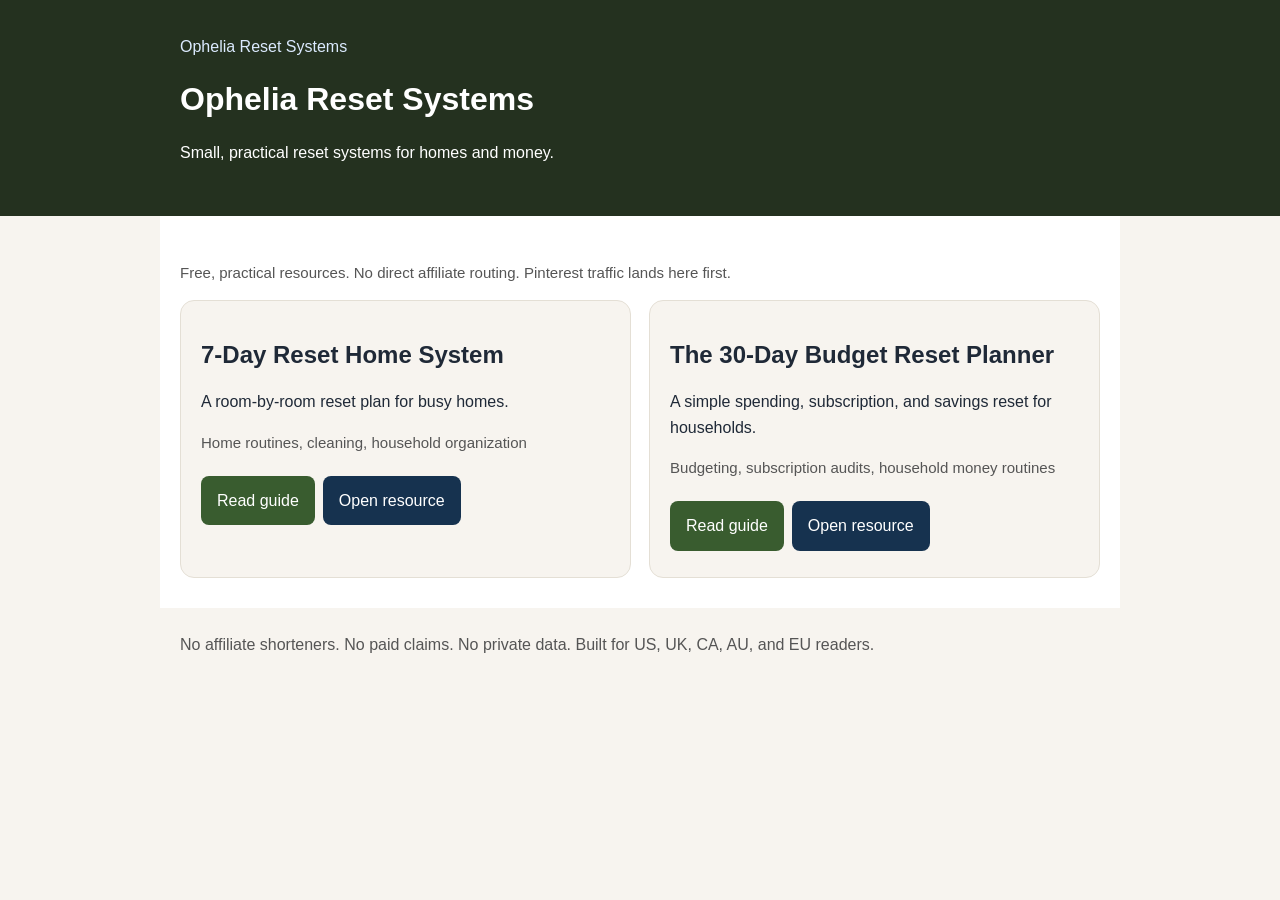
==== index.html @ 3e212bf8 "Publish catalog update: index.html" ====
<!doctype html><html lang="en"><head><meta charset="utf-8"><meta name="viewport" content="width=device-width, initial-scale=1"><title>Ophelia Reset Systems</title><meta name="description" content="Small, practical reset systems for homes and money."><link rel="stylesheet" href="style.css"></head><body><header><div><a class="home" href="./">Ophelia Reset Systems</a><h1>Ophelia Reset Systems</h1><p>Small, practical reset systems for homes and money.</p></div></header><main><p class='small'>Free, practical resources. No direct affiliate routing. Pinterest traffic lands here first.</p><section class='grid'><article class='card'><h2>7-Day Reset Home System</h2><p>A room-by-room reset plan for busy homes.</p><p class='small'>Home routines, cleaning, household organization</p><a class='button' href='7-day-reset-home-system-guide.html'>Read guide</a><a class='button alt' href='7-day-reset-home-system.html'>Open resource</a></article>
<article class='card'><h2>The 30-Day Budget Reset Planner</h2><p>A simple spending, subscription, and savings reset for households.</p><p class='small'>Budgeting, subscription audits, household money routines</p><a class='button' href='budget-reset-planner-guide.html'>Read guide</a><a class='button alt' href='budget-reset-planner.html'>Open resource</a></article></section></main><footer>No affiliate shorteners. No paid claims. No private data. Built for US, UK, CA, AU, and EU readers.</footer></body></html>
---- style.css ----
body{font-family:Arial,Helvetica,sans-serif;line-height:1.6;color:#1f2937;margin:0;background:#f7f4ef}header{background:#24311f;color:#fff;padding:34px 20px}header div,main,footer{max-width:920px;margin:0 auto}main{padding:30px 20px;background:#fff}.home{color:#dbeafe;text-decoration:none}.button{display:inline-block;background:#395c2f;color:#fff;padding:12px 16px;text-decoration:none;border-radius:8px;margin:6px 8px 6px 0}.button.alt{background:#16324f}.grid{display:grid;grid-template-columns:repeat(auto-fit,minmax(250px,1fr));gap:18px}.card{background:#f7f4ef;padding:20px;border-radius:14px;border:1px solid #e4dfd5}h1,h2,h3{line-height:1.18}.small{color:#555;font-size:.94rem}.pin{background:#f8fafc;border-left:4px solid #395c2f;padding:10px 12px}footer{padding:24px 20px;color:#555}code{background:#eee;padding:2px 5px;border-radius:4px}
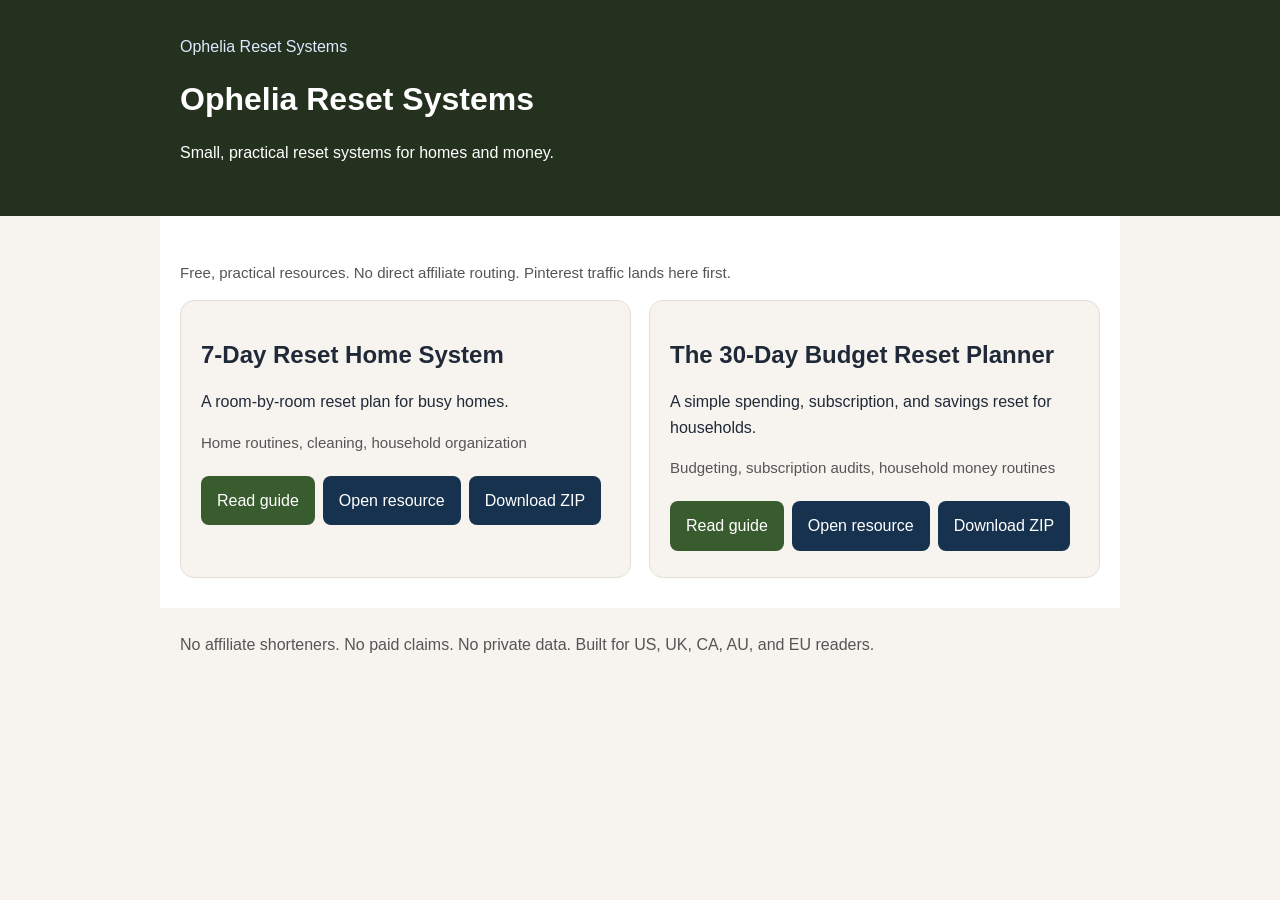
==== commit b408f9e1: "Publish catalog update: index.html" ====
--- a/index.html
+++ b/index.html
@@ -1,2 +1,2 @@
-<!doctype html><html lang="en"><head><meta charset="utf-8"><meta name="viewport" content="width=device-width, initial-scale=1"><title>Ophelia Reset Systems</title><meta name="description" content="Small, practical reset systems for homes and money."><link rel="stylesheet" href="style.css"></head><body><header><div><a class="home" href="./">Ophelia Reset Systems</a><h1>Ophelia Reset Systems</h1><p>Small, practical reset systems for homes and money.</p></div></header><main><p class='small'>Free, practical resources. No direct affiliate routing. Pinterest traffic lands here first.</p><section class='grid'><article class='card'><h2>7-Day Reset Home System</h2><p>A room-by-room reset plan for busy homes.</p><p class='small'>Home routines, cleaning, household organization</p><a class='button' href='7-day-reset-home-system-guide.html'>Read guide</a><a class='button alt' href='7-day-reset-home-system.html'>Open resource</a></article>
-<article class='card'><h2>The 30-Day Budget Reset Planner</h2><p>A simple spending, subscription, and savings reset for households.</p><p class='small'>Budgeting, subscription audits, household money routines</p><a class='button' href='budget-reset-planner-guide.html'>Read guide</a><a class='button alt' href='budget-reset-planner.html'>Open resource</a></article></section></main><footer>No affiliate shorteners. No paid claims. No private data. Built for US, UK, CA, AU, and EU readers.</footer></body></html>+<!doctype html><html lang="en"><head><meta charset="utf-8"><meta name="viewport" content="width=device-width, initial-scale=1"><title>Ophelia Reset Systems</title><meta name="description" content="Small, practical reset systems for homes and money."><link rel="stylesheet" href="style.css"></head><body><header><div><a class="home" href="./">Ophelia Reset Systems</a><h1>Ophelia Reset Systems</h1><p>Small, practical reset systems for homes and money.</p></div></header><main><p class='small'>Free, practical resources. No direct affiliate routing. Pinterest traffic lands here first.</p><section class='grid'><article class='card'><h2>7-Day Reset Home System</h2><p>A room-by-room reset plan for busy homes.</p><p class='small'>Home routines, cleaning, household organization</p><a class='button' href='7-day-reset-home-system-guide.html'>Read guide</a><a class='button alt' href='7-day-reset-home-system.html'>Open resource</a><a class='button alt' href='downloads/7-day-reset-home-system.zip'>Download ZIP</a></article>
+<article class='card'><h2>The 30-Day Budget Reset Planner</h2><p>A simple spending, subscription, and savings reset for households.</p><p class='small'>Budgeting, subscription audits, household money routines</p><a class='button' href='budget-reset-planner-guide.html'>Read guide</a><a class='button alt' href='budget-reset-planner.html'>Open resource</a><a class='button alt' href='downloads/budget-reset-planner.zip'>Download ZIP</a></article></section></main><footer>No affiliate shorteners. No paid claims. No private data. Built for US, UK, CA, AU, and EU readers.</footer></body></html>
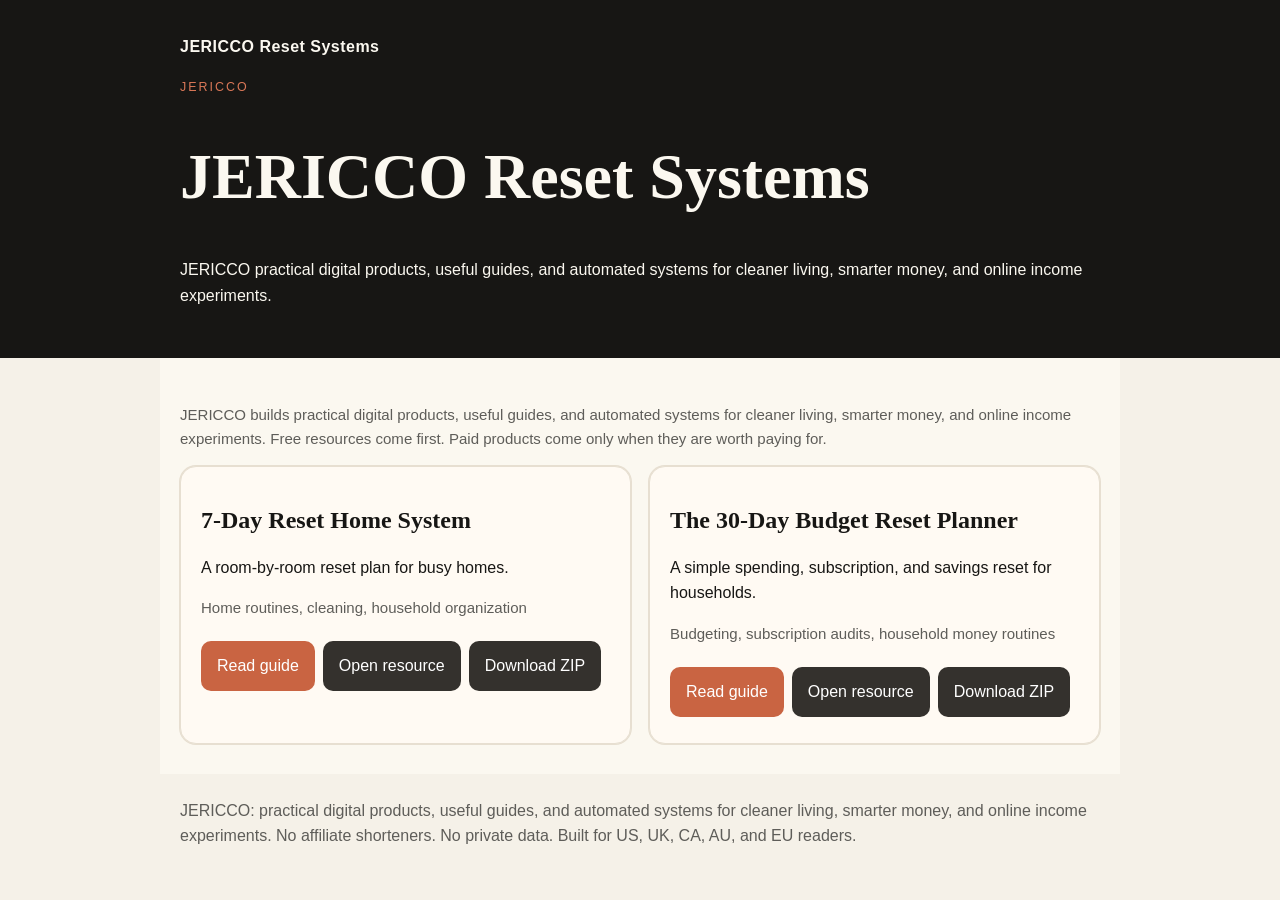
==== commit 92038fc7: "Publish catalog update: index.html" ====
--- a/index.html
+++ b/index.html
@@ -1,2 +1,2 @@
-<!doctype html><html lang="en"><head><meta charset="utf-8"><meta name="viewport" content="width=device-width, initial-scale=1"><title>Ophelia Reset Systems</title><meta name="description" content="Small, practical reset systems for homes and money."><link rel="stylesheet" href="style.css"></head><body><header><div><a class="home" href="./">Ophelia Reset Systems</a><h1>Ophelia Reset Systems</h1><p>Small, practical reset systems for homes and money.</p></div></header><main><p class='small'>Free, practical resources. No direct affiliate routing. Pinterest traffic lands here first.</p><section class='grid'><article class='card'><h2>7-Day Reset Home System</h2><p>A room-by-room reset plan for busy homes.</p><p class='small'>Home routines, cleaning, household organization</p><a class='button' href='7-day-reset-home-system-guide.html'>Read guide</a><a class='button alt' href='7-day-reset-home-system.html'>Open resource</a><a class='button alt' href='downloads/7-day-reset-home-system.zip'>Download ZIP</a></article>
-<article class='card'><h2>The 30-Day Budget Reset Planner</h2><p>A simple spending, subscription, and savings reset for households.</p><p class='small'>Budgeting, subscription audits, household money routines</p><a class='button' href='budget-reset-planner-guide.html'>Read guide</a><a class='button alt' href='budget-reset-planner.html'>Open resource</a><a class='button alt' href='downloads/budget-reset-planner.zip'>Download ZIP</a></article></section></main><footer>No affiliate shorteners. No paid claims. No private data. Built for US, UK, CA, AU, and EU readers.</footer></body></html>+<!doctype html><html lang="en"><head><meta charset="utf-8"><meta name="viewport" content="width=device-width, initial-scale=1"><title>JERICCO Reset Systems | JERICCO</title><meta name="description" content="JERICCO practical digital products, useful guides, and automated systems for cleaner living, smarter money, and online income experiments."><link rel="stylesheet" href="style.css"></head><body><header><div><a class="home" href="./">JERICCO Reset Systems</a><p class="eyebrow">JERICCO</p><h1>JERICCO Reset Systems</h1><p>JERICCO practical digital products, useful guides, and automated systems for cleaner living, smarter money, and online income experiments.</p></div></header><main><p class='small'>JERICCO builds practical digital products, useful guides, and automated systems for cleaner living, smarter money, and online income experiments. Free resources come first. Paid products come only when they are worth paying for.</p><section class='grid'><article class='card'><h2>7-Day Reset Home System</h2><p>A room-by-room reset plan for busy homes.</p><p class='small'>Home routines, cleaning, household organization</p><a class='button' href='7-day-reset-home-system-guide.html'>Read guide</a><a class='button alt' href='7-day-reset-home-system.html'>Open resource</a><a class='button alt' href='downloads/7-day-reset-home-system.zip'>Download ZIP</a></article>
+<article class='card'><h2>The 30-Day Budget Reset Planner</h2><p>A simple spending, subscription, and savings reset for households.</p><p class='small'>Budgeting, subscription audits, household money routines</p><a class='button' href='budget-reset-planner-guide.html'>Read guide</a><a class='button alt' href='budget-reset-planner.html'>Open resource</a><a class='button alt' href='downloads/budget-reset-planner.zip'>Download ZIP</a></article></section></main><footer>JERICCO: practical digital products, useful guides, and automated systems for cleaner living, smarter money, and online income experiments. No affiliate shorteners. No private data. Built for US, UK, CA, AU, and EU readers.</footer></body></html>
--- a/style.css
+++ b/style.css
@@ -1 +1 @@
-body{font-family:Arial,Helvetica,sans-serif;line-height:1.6;color:#1f2937;margin:0;background:#f7f4ef}header{background:#24311f;color:#fff;padding:34px 20px}header div,main,footer{max-width:920px;margin:0 auto}main{padding:30px 20px;background:#fff}.home{color:#dbeafe;text-decoration:none}.button{display:inline-block;background:#395c2f;color:#fff;padding:12px 16px;text-decoration:none;border-radius:8px;margin:6px 8px 6px 0}.button.alt{background:#16324f}.grid{display:grid;grid-template-columns:repeat(auto-fit,minmax(250px,1fr));gap:18px}.card{background:#f7f4ef;padding:20px;border-radius:14px;border:1px solid #e4dfd5}h1,h2,h3{line-height:1.18}.small{color:#555;font-size:.94rem}.pin{background:#f8fafc;border-left:4px solid #395c2f;padding:10px 12px}footer{padding:24px 20px;color:#555}code{background:#eee;padding:2px 5px;border-radius:4px}+body{font-family:AnthropicSans,Arial,Helvetica,sans-serif;line-height:1.6;color:#171614;margin:0;background:#f5f1e8}header{background:#171614;color:#fbf8f0;padding:34px 20px}header div,main,footer{max-width:920px;margin:0 auto}main{padding:30px 20px;background:#fbf8f0}.home{color:#fbf8f0;text-decoration:none;font-weight:700;letter-spacing:.03em}.eyebrow{color:#d97757;text-transform:uppercase;letter-spacing:.16em;font-size:.78rem;margin:18px 0 0}.button{display:inline-block;background:#c96442;color:#fff;padding:12px 16px;text-decoration:none;border-radius:10px;margin:6px 8px 6px 0}.button.alt{background:#34312d}.grid{display:grid;grid-template-columns:repeat(auto-fit,minmax(250px,1fr));gap:18px}.card{background:#fffaf3;padding:20px;border-radius:16px;border:1px solid #e7dfd1;box-shadow:0 0 0 1px #e7dfd1}h1,h2,h3{line-height:1.15;font-family:AnthropicSerif,Georgia,serif}h1{font-size:clamp(2.2rem,5vw,4rem)}.small{color:#5e5d59;font-size:.94rem}.pin{background:#f8fafc;border-left:4px solid #c96442;padding:10px 12px}footer{padding:24px 20px;color:#5e5d59}code{background:#eee;padding:2px 5px;border-radius:4px}
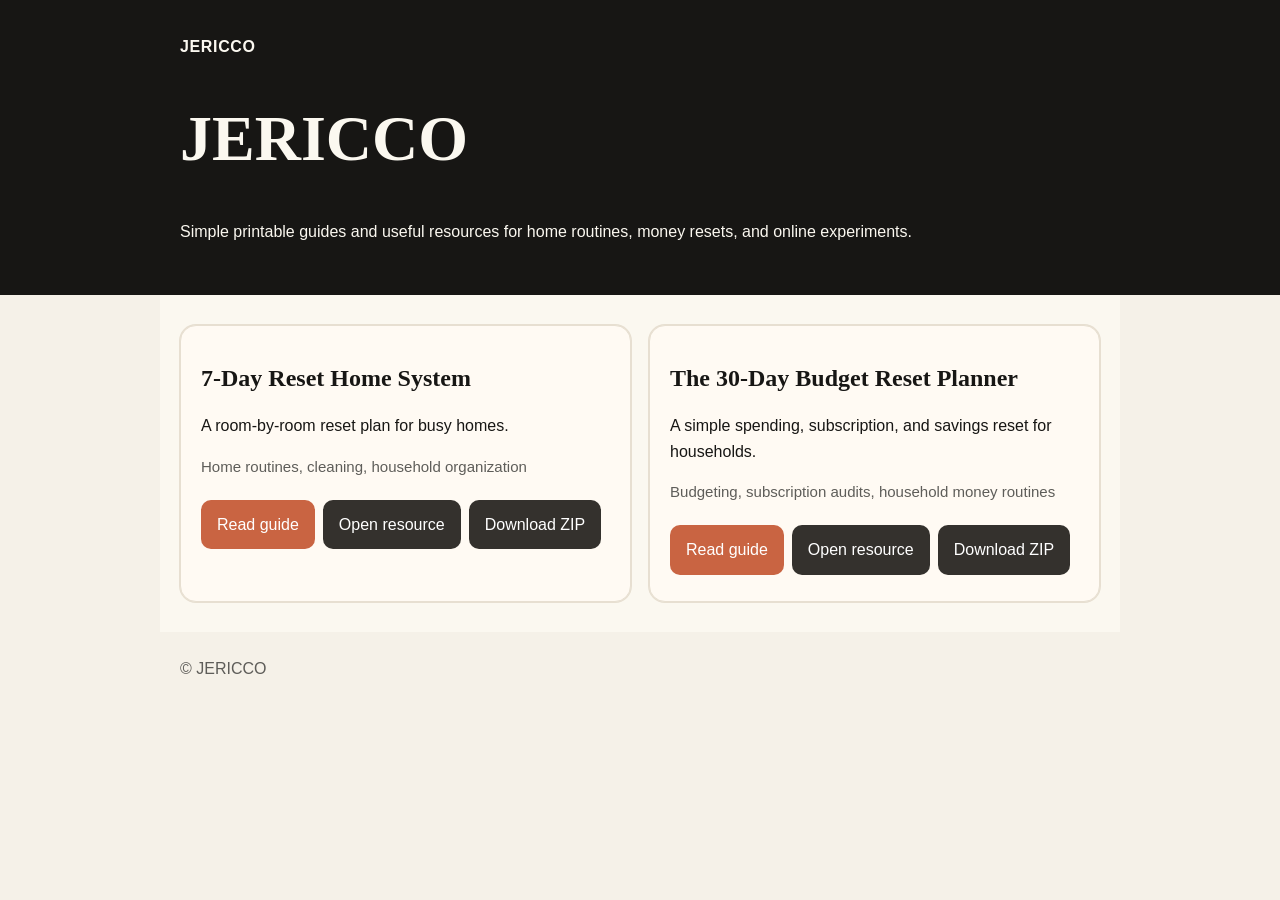
==== commit 440f7fc1: "Publish catalog update: index.html" ====
--- a/index.html
+++ b/index.html
@@ -1,2 +1,2 @@
-<!doctype html><html lang="en"><head><meta charset="utf-8"><meta name="viewport" content="width=device-width, initial-scale=1"><title>JERICCO Reset Systems | JERICCO</title><meta name="description" content="JERICCO practical digital products, useful guides, and automated systems for cleaner living, smarter money, and online income experiments."><link rel="stylesheet" href="style.css"></head><body><header><div><a class="home" href="./">JERICCO Reset Systems</a><p class="eyebrow">JERICCO</p><h1>JERICCO Reset Systems</h1><p>JERICCO practical digital products, useful guides, and automated systems for cleaner living, smarter money, and online income experiments.</p></div></header><main><p class='small'>JERICCO builds practical digital products, useful guides, and automated systems for cleaner living, smarter money, and online income experiments. Free resources come first. Paid products come only when they are worth paying for.</p><section class='grid'><article class='card'><h2>7-Day Reset Home System</h2><p>A room-by-room reset plan for busy homes.</p><p class='small'>Home routines, cleaning, household organization</p><a class='button' href='7-day-reset-home-system-guide.html'>Read guide</a><a class='button alt' href='7-day-reset-home-system.html'>Open resource</a><a class='button alt' href='downloads/7-day-reset-home-system.zip'>Download ZIP</a></article>
-<article class='card'><h2>The 30-Day Budget Reset Planner</h2><p>A simple spending, subscription, and savings reset for households.</p><p class='small'>Budgeting, subscription audits, household money routines</p><a class='button' href='budget-reset-planner-guide.html'>Read guide</a><a class='button alt' href='budget-reset-planner.html'>Open resource</a><a class='button alt' href='downloads/budget-reset-planner.zip'>Download ZIP</a></article></section></main><footer>JERICCO: practical digital products, useful guides, and automated systems for cleaner living, smarter money, and online income experiments. No affiliate shorteners. No private data. Built for US, UK, CA, AU, and EU readers.</footer></body></html>+<!doctype html><html lang="en"><head><meta charset="utf-8"><meta name="viewport" content="width=device-width, initial-scale=1"><title>JERICCO | JERICCO</title><meta name="description" content="Simple printable guides and useful resources for home routines, money resets, and online experiments."><link rel="stylesheet" href="style.css"></head><body><header><div><a class="home" href="./">JERICCO</a><h1>JERICCO</h1><p>Simple printable guides and useful resources for home routines, money resets, and online experiments.</p></div></header><main><section class='grid'><article class='card'><h2>7-Day Reset Home System</h2><p>A room-by-room reset plan for busy homes.</p><p class='small'>Home routines, cleaning, household organization</p><a class='button' href='7-day-reset-home-system-guide.html'>Read guide</a><a class='button alt' href='7-day-reset-home-system.html'>Open resource</a><a class='button alt' href='downloads/7-day-reset-home-system.zip'>Download ZIP</a></article>
+<article class='card'><h2>The 30-Day Budget Reset Planner</h2><p>A simple spending, subscription, and savings reset for households.</p><p class='small'>Budgeting, subscription audits, household money routines</p><a class='button' href='budget-reset-planner-guide.html'>Read guide</a><a class='button alt' href='budget-reset-planner.html'>Open resource</a><a class='button alt' href='downloads/budget-reset-planner.zip'>Download ZIP</a></article></section></main><footer>© JERICCO</footer></body></html>
--- a/style.css
+++ b/style.css
@@ -1 +1 @@
-body{font-family:AnthropicSans,Arial,Helvetica,sans-serif;line-height:1.6;color:#171614;margin:0;background:#f5f1e8}header{background:#171614;color:#fbf8f0;padding:34px 20px}header div,main,footer{max-width:920px;margin:0 auto}main{padding:30px 20px;background:#fbf8f0}.home{color:#fbf8f0;text-decoration:none;font-weight:700;letter-spacing:.03em}.eyebrow{color:#d97757;text-transform:uppercase;letter-spacing:.16em;font-size:.78rem;margin:18px 0 0}.button{display:inline-block;background:#c96442;color:#fff;padding:12px 16px;text-decoration:none;border-radius:10px;margin:6px 8px 6px 0}.button.alt{background:#34312d}.grid{display:grid;grid-template-columns:repeat(auto-fit,minmax(250px,1fr));gap:18px}.card{background:#fffaf3;padding:20px;border-radius:16px;border:1px solid #e7dfd1;box-shadow:0 0 0 1px #e7dfd1}h1,h2,h3{line-height:1.15;font-family:AnthropicSerif,Georgia,serif}h1{font-size:clamp(2.2rem,5vw,4rem)}.small{color:#5e5d59;font-size:.94rem}.pin{background:#f8fafc;border-left:4px solid #c96442;padding:10px 12px}footer{padding:24px 20px;color:#5e5d59}code{background:#eee;padding:2px 5px;border-radius:4px}+body{font-family:AnthropicSans,Arial,Helvetica,sans-serif;line-height:1.6;color:#171614;margin:0;background:#f5f1e8}header{background:#171614;color:#fbf8f0;padding:34px 20px}header div,main,footer{max-width:920px;margin:0 auto}main{padding:30px 20px;background:#fbf8f0}.home{color:#fbf8f0;text-decoration:none;font-weight:700;letter-spacing:.04em}.button{display:inline-block;background:#c96442;color:#fff;padding:12px 16px;text-decoration:none;border-radius:10px;margin:6px 8px 6px 0}.button.alt{background:#34312d}.grid{display:grid;grid-template-columns:repeat(auto-fit,minmax(250px,1fr));gap:18px}.card{background:#fffaf3;padding:20px;border-radius:16px;border:1px solid #e7dfd1;box-shadow:0 0 0 1px #e7dfd1}h1,h2,h3{line-height:1.15;font-family:AnthropicSerif,Georgia,serif}h1{font-size:clamp(2.2rem,5vw,4rem)}.small{color:#5e5d59;font-size:.94rem}.pin{background:#f8fafc;border-left:4px solid #c96442;padding:10px 12px}footer{padding:24px 20px;color:#5e5d59}code{background:#eee;padding:2px 5px;border-radius:4px}
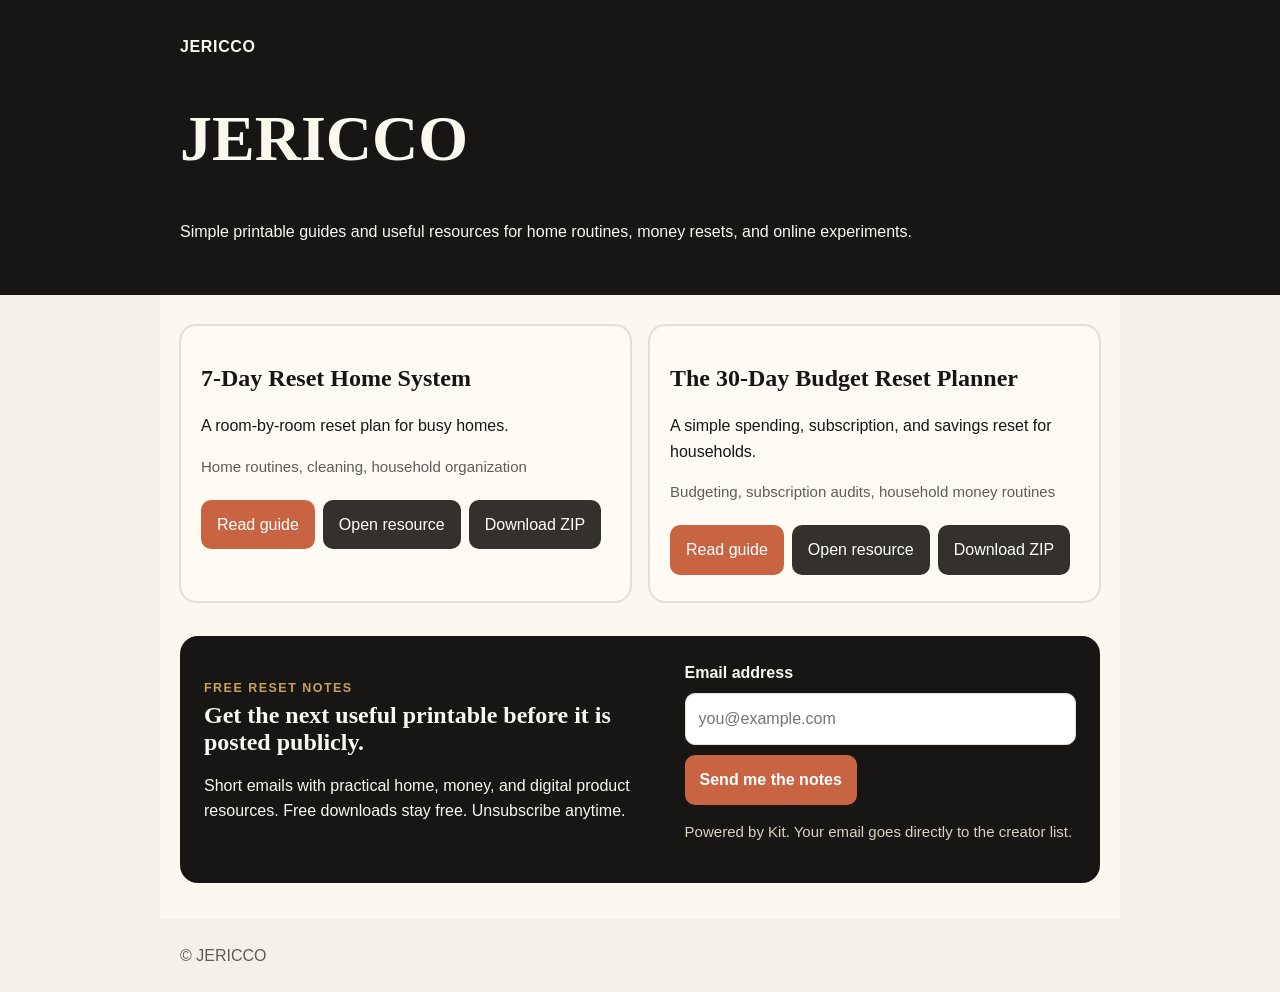
==== commit 1f35ca74: "Publish catalog update: index.html" ====
--- a/index.html
+++ b/index.html
@@ -1,2 +1,17 @@
-<!doctype html><html lang="en"><head><meta charset="utf-8"><meta name="viewport" content="width=device-width, initial-scale=1"><title>JERICCO | JERICCO</title><meta name="description" content="Simple printable guides and useful resources for home routines, money resets, and online experiments."><link rel="stylesheet" href="style.css"></head><body><header><div><a class="home" href="./">JERICCO</a><h1>JERICCO</h1><p>Simple printable guides and useful resources for home routines, money resets, and online experiments.</p></div></header><main><section class='grid'><article class='card'><h2>7-Day Reset Home System</h2><p>A room-by-room reset plan for busy homes.</p><p class='small'>Home routines, cleaning, household organization</p><a class='button' href='7-day-reset-home-system-guide.html'>Read guide</a><a class='button alt' href='7-day-reset-home-system.html'>Open resource</a><a class='button alt' href='downloads/7-day-reset-home-system.zip'>Download ZIP</a></article>
-<article class='card'><h2>The 30-Day Budget Reset Planner</h2><p>A simple spending, subscription, and savings reset for households.</p><p class='small'>Budgeting, subscription audits, household money routines</p><a class='button' href='budget-reset-planner-guide.html'>Read guide</a><a class='button alt' href='budget-reset-planner.html'>Open resource</a><a class='button alt' href='downloads/budget-reset-planner.zip'>Download ZIP</a></article></section></main><footer>© JERICCO</footer></body></html>+<!doctype html><html lang="en"><head><meta charset="utf-8"><meta name="viewport" content="width=device-width, initial-scale=1"><title>JERICCO</title><meta name="description" content="Simple printable guides and useful resources for home routines, money resets, and online experiments."><link rel="stylesheet" href="style.css"></head><body><header><div><a class="home" href="./">JERICCO</a><h1>JERICCO</h1><p>Simple printable guides and useful resources for home routines, money resets, and online experiments.</p></div></header><main><section class='grid'><article class='card'><h2>7-Day Reset Home System</h2><p>A room-by-room reset plan for busy homes.</p><p class='small'>Home routines, cleaning, household organization</p><a class='button' href='7-day-reset-home-system-guide.html'>Read guide</a><a class='button alt' href='7-day-reset-home-system.html'>Open resource</a><a class='button alt' href='downloads/7-day-reset-home-system.zip'>Download ZIP</a></article>
+<article class='card'><h2>The 30-Day Budget Reset Planner</h2><p>A simple spending, subscription, and savings reset for households.</p><p class='small'>Budgeting, subscription audits, household money routines</p><a class='button' href='budget-reset-planner-guide.html'>Read guide</a><a class='button alt' href='budget-reset-planner.html'>Open resource</a><a class='button alt' href='downloads/budget-reset-planner.zip'>Download ZIP</a></article></section>
+<section class='email-capture' aria-label='Email updates'>
+  <div>
+    <p class='eyebrow'>Free reset notes</p>
+    <h2>Get the next useful printable before it is posted publicly.</h2>
+    <p>Short emails with practical home, money, and digital product resources. Free downloads stay free. Unsubscribe anytime.</p>
+  </div>
+  <form class='email-form' action='https://app.convertkit.com/forms/8208470/subscriptions' method='post' target='_blank'>
+    <label for='email-address'>Email address</label>
+    <div class='email-row'>
+      <input id='email-address' name='email_address' type='email' placeholder='you@example.com' autocomplete='email' required>
+      <button type='submit'>Send me the notes</button>
+    </div>
+    <p class='small'>Powered by Kit. Your email goes directly to the creator list.</p>
+  </form>
+</section></main><footer>© JERICCO</footer></body></html>
--- a/style.css
+++ b/style.css
@@ -1 +1 @@
-body{font-family:AnthropicSans,Arial,Helvetica,sans-serif;line-height:1.6;color:#171614;margin:0;background:#f5f1e8}header{background:#171614;color:#fbf8f0;padding:34px 20px}header div,main,footer{max-width:920px;margin:0 auto}main{padding:30px 20px;background:#fbf8f0}.home{color:#fbf8f0;text-decoration:none;font-weight:700;letter-spacing:.04em}.button{display:inline-block;background:#c96442;color:#fff;padding:12px 16px;text-decoration:none;border-radius:10px;margin:6px 8px 6px 0}.button.alt{background:#34312d}.grid{display:grid;grid-template-columns:repeat(auto-fit,minmax(250px,1fr));gap:18px}.card{background:#fffaf3;padding:20px;border-radius:16px;border:1px solid #e7dfd1;box-shadow:0 0 0 1px #e7dfd1}h1,h2,h3{line-height:1.15;font-family:AnthropicSerif,Georgia,serif}h1{font-size:clamp(2.2rem,5vw,4rem)}.small{color:#5e5d59;font-size:.94rem}.pin{background:#f8fafc;border-left:4px solid #c96442;padding:10px 12px}footer{padding:24px 20px;color:#5e5d59}code{background:#eee;padding:2px 5px;border-radius:4px}+body{font-family:AnthropicSans,Arial,Helvetica,sans-serif;line-height:1.6;color:#171614;margin:0;background:#f5f1e8}header{background:#171614;color:#fbf8f0;padding:34px 20px}header div,main,footer{max-width:920px;margin:0 auto}main{padding:30px 20px;background:#fbf8f0}.home{color:#fbf8f0;text-decoration:none;font-weight:700;letter-spacing:.04em}.button{display:inline-block;background:#c96442;color:#fff;padding:12px 16px;text-decoration:none;border-radius:10px;margin:6px 8px 6px 0}.button.alt{background:#34312d}.grid{display:grid;grid-template-columns:repeat(auto-fit,minmax(250px,1fr));gap:18px}.card{background:#fffaf3;padding:20px;border-radius:16px;border:1px solid #e7dfd1;box-shadow:0 0 0 1px #e7dfd1}.email-capture{margin:34px 0 6px;padding:24px;border-radius:18px;background:#171614;color:#fbf8f0;display:grid;grid-template-columns:minmax(0,1fr) minmax(280px,.85fr);gap:20px;align-items:center}.email-capture h2{margin:.2rem 0 .6rem}.email-capture .small{color:#d9d1c3}.eyebrow{margin:0;color:#c6a15b;text-transform:uppercase;letter-spacing:.12em;font-size:.78rem;font-weight:700}.email-form label{display:block;font-weight:700;margin-bottom:8px}.email-row{display:flex;gap:10px;flex-wrap:wrap}.email-row input{flex:1 1 210px;border:1px solid #e7dfd1;border-radius:10px;padding:12px 13px;font:inherit}.email-row button{border:0;border-radius:10px;background:#c96442;color:#fff;padding:12px 15px;font:inherit;font-weight:700;cursor:pointer}h1,h2,h3{line-height:1.15;font-family:AnthropicSerif,Georgia,serif}h1{font-size:clamp(2.2rem,5vw,4rem)}.small{color:#5e5d59;font-size:.94rem}.pin{background:#f8fafc;border-left:4px solid #c96442;padding:10px 12px}footer{padding:24px 20px;color:#5e5d59}code{background:#eee;padding:2px 5px;border-radius:4px}@media(max-width:720px){.email-capture{grid-template-columns:1fr}.email-row button{width:100%}}
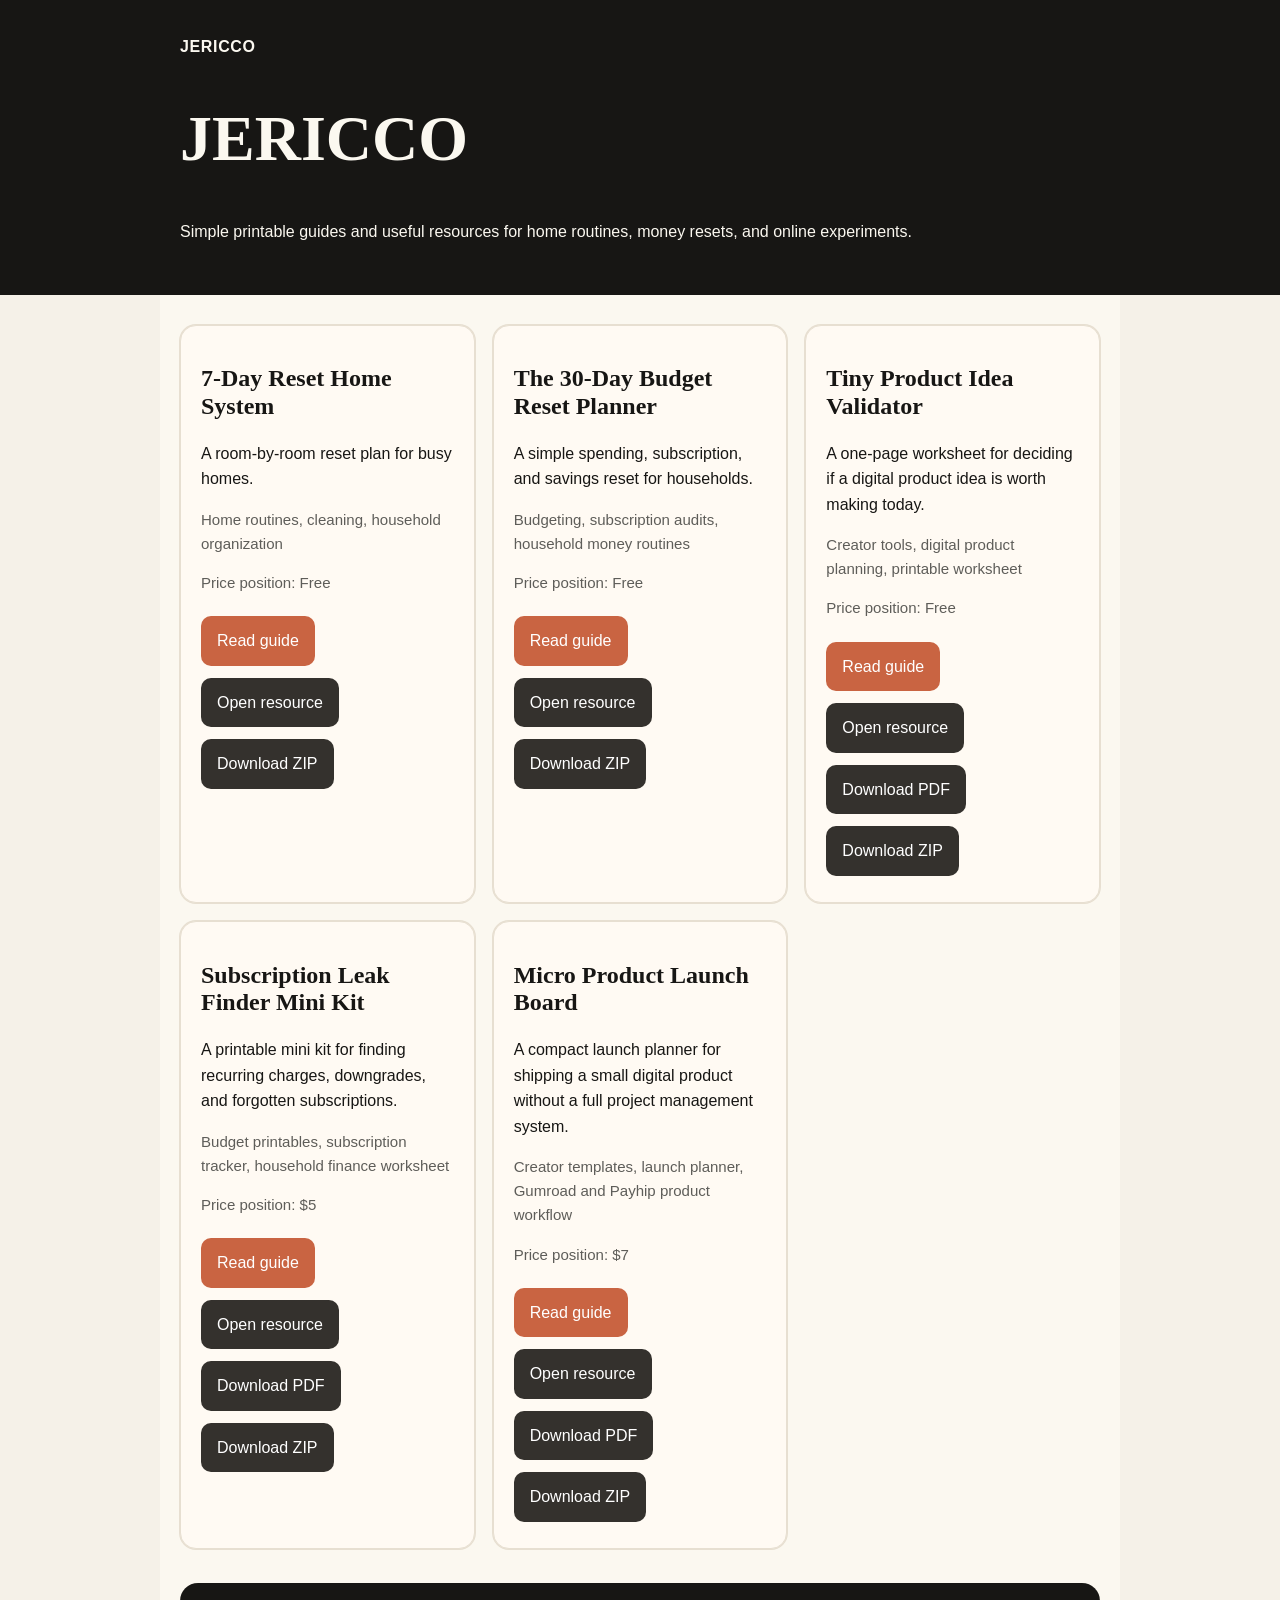
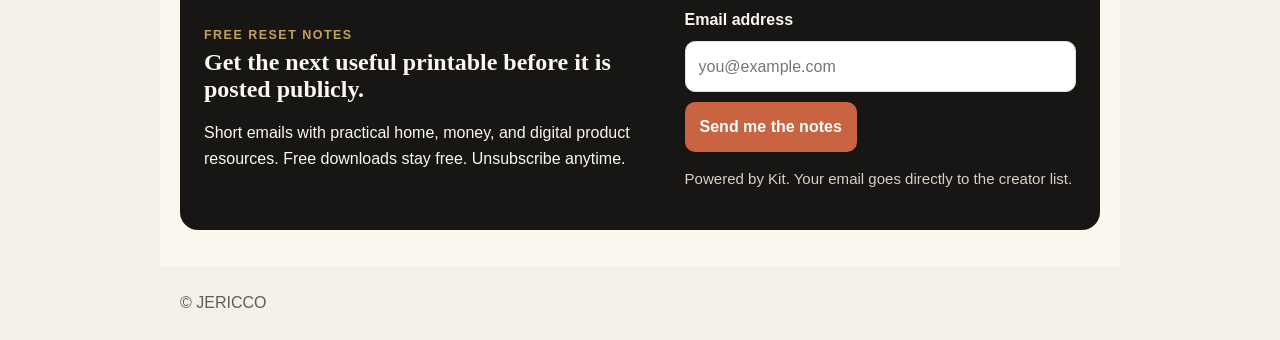
==== commit 0b0d6ee0: "Publish catalog update: index.html" ====
--- a/index.html
+++ b/index.html
@@ -1,5 +1,8 @@
-<!doctype html><html lang="en"><head><meta charset="utf-8"><meta name="viewport" content="width=device-width, initial-scale=1"><title>JERICCO</title><meta name="description" content="Simple printable guides and useful resources for home routines, money resets, and online experiments."><link rel="stylesheet" href="style.css"></head><body><header><div><a class="home" href="./">JERICCO</a><h1>JERICCO</h1><p>Simple printable guides and useful resources for home routines, money resets, and online experiments.</p></div></header><main><section class='grid'><article class='card'><h2>7-Day Reset Home System</h2><p>A room-by-room reset plan for busy homes.</p><p class='small'>Home routines, cleaning, household organization</p><a class='button' href='7-day-reset-home-system-guide.html'>Read guide</a><a class='button alt' href='7-day-reset-home-system.html'>Open resource</a><a class='button alt' href='downloads/7-day-reset-home-system.zip'>Download ZIP</a></article>
-<article class='card'><h2>The 30-Day Budget Reset Planner</h2><p>A simple spending, subscription, and savings reset for households.</p><p class='small'>Budgeting, subscription audits, household money routines</p><a class='button' href='budget-reset-planner-guide.html'>Read guide</a><a class='button alt' href='budget-reset-planner.html'>Open resource</a><a class='button alt' href='downloads/budget-reset-planner.zip'>Download ZIP</a></article></section>
+<!doctype html><html lang="en"><head><meta charset="utf-8"><meta name="viewport" content="width=device-width, initial-scale=1"><title>JERICCO</title><meta name="description" content="Simple printable guides and useful resources for home routines, money resets, and online experiments."><link rel="stylesheet" href="style.css"></head><body><header><div><a class="home" href="./">JERICCO</a><h1>JERICCO</h1><p>Simple printable guides and useful resources for home routines, money resets, and online experiments.</p></div></header><main><section class='grid'><article class='card'><h2>7-Day Reset Home System</h2><p>A room-by-room reset plan for busy homes.</p><p class='small'>Home routines, cleaning, household organization</p><p class='small'>Price position: Free</p><a class='button' href='7-day-reset-home-system-guide.html'>Read guide</a><a class='button alt' href='7-day-reset-home-system.html'>Open resource</a><a class='button alt' href='downloads/7-day-reset-home-system.zip'>Download ZIP</a></article>
+<article class='card'><h2>The 30-Day Budget Reset Planner</h2><p>A simple spending, subscription, and savings reset for households.</p><p class='small'>Budgeting, subscription audits, household money routines</p><p class='small'>Price position: Free</p><a class='button' href='budget-reset-planner-guide.html'>Read guide</a><a class='button alt' href='budget-reset-planner.html'>Open resource</a><a class='button alt' href='downloads/budget-reset-planner.zip'>Download ZIP</a></article>
+<article class='card'><h2>Tiny Product Idea Validator</h2><p>A one-page worksheet for deciding if a digital product idea is worth making today.</p><p class='small'>Creator tools, digital product planning, printable worksheet</p><p class='small'>Price position: Free</p><a class='button' href='daily-2026-07-02-tiny-product-idea-validator-guide.html'>Read guide</a><a class='button alt' href='product/daily/2026-07-02/tiny-product-idea-validator/index.html'>Open resource</a><a class='button alt' href='downloads/daily/2026-07-02/tiny-product-idea-validator.pdf'>Download PDF</a><a class='button alt' href='downloads/daily/2026-07-02/tiny-product-idea-validator.zip'>Download ZIP</a></article>
+<article class='card'><h2>Subscription Leak Finder Mini Kit</h2><p>A printable mini kit for finding recurring charges, downgrades, and forgotten subscriptions.</p><p class='small'>Budget printables, subscription tracker, household finance worksheet</p><p class='small'>Price position: $5</p><a class='button' href='daily-2026-07-02-subscription-leak-finder-mini-kit-guide.html'>Read guide</a><a class='button alt' href='product/daily/2026-07-02/subscription-leak-finder-mini-kit/index.html'>Open resource</a><a class='button alt' href='downloads/daily/2026-07-02/subscription-leak-finder-mini-kit.pdf'>Download PDF</a><a class='button alt' href='downloads/daily/2026-07-02/subscription-leak-finder-mini-kit.zip'>Download ZIP</a></article>
+<article class='card'><h2>Micro Product Launch Board</h2><p>A compact launch planner for shipping a small digital product without a full project management system.</p><p class='small'>Creator templates, launch planner, Gumroad and Payhip product workflow</p><p class='small'>Price position: $7</p><a class='button' href='daily-2026-07-02-micro-product-launch-board-guide.html'>Read guide</a><a class='button alt' href='product/daily/2026-07-02/micro-product-launch-board/index.html'>Open resource</a><a class='button alt' href='downloads/daily/2026-07-02/micro-product-launch-board.pdf'>Download PDF</a><a class='button alt' href='downloads/daily/2026-07-02/micro-product-launch-board.zip'>Download ZIP</a></article></section>
 <section class='email-capture' aria-label='Email updates'>
   <div>
     <p class='eyebrow'>Free reset notes</p>
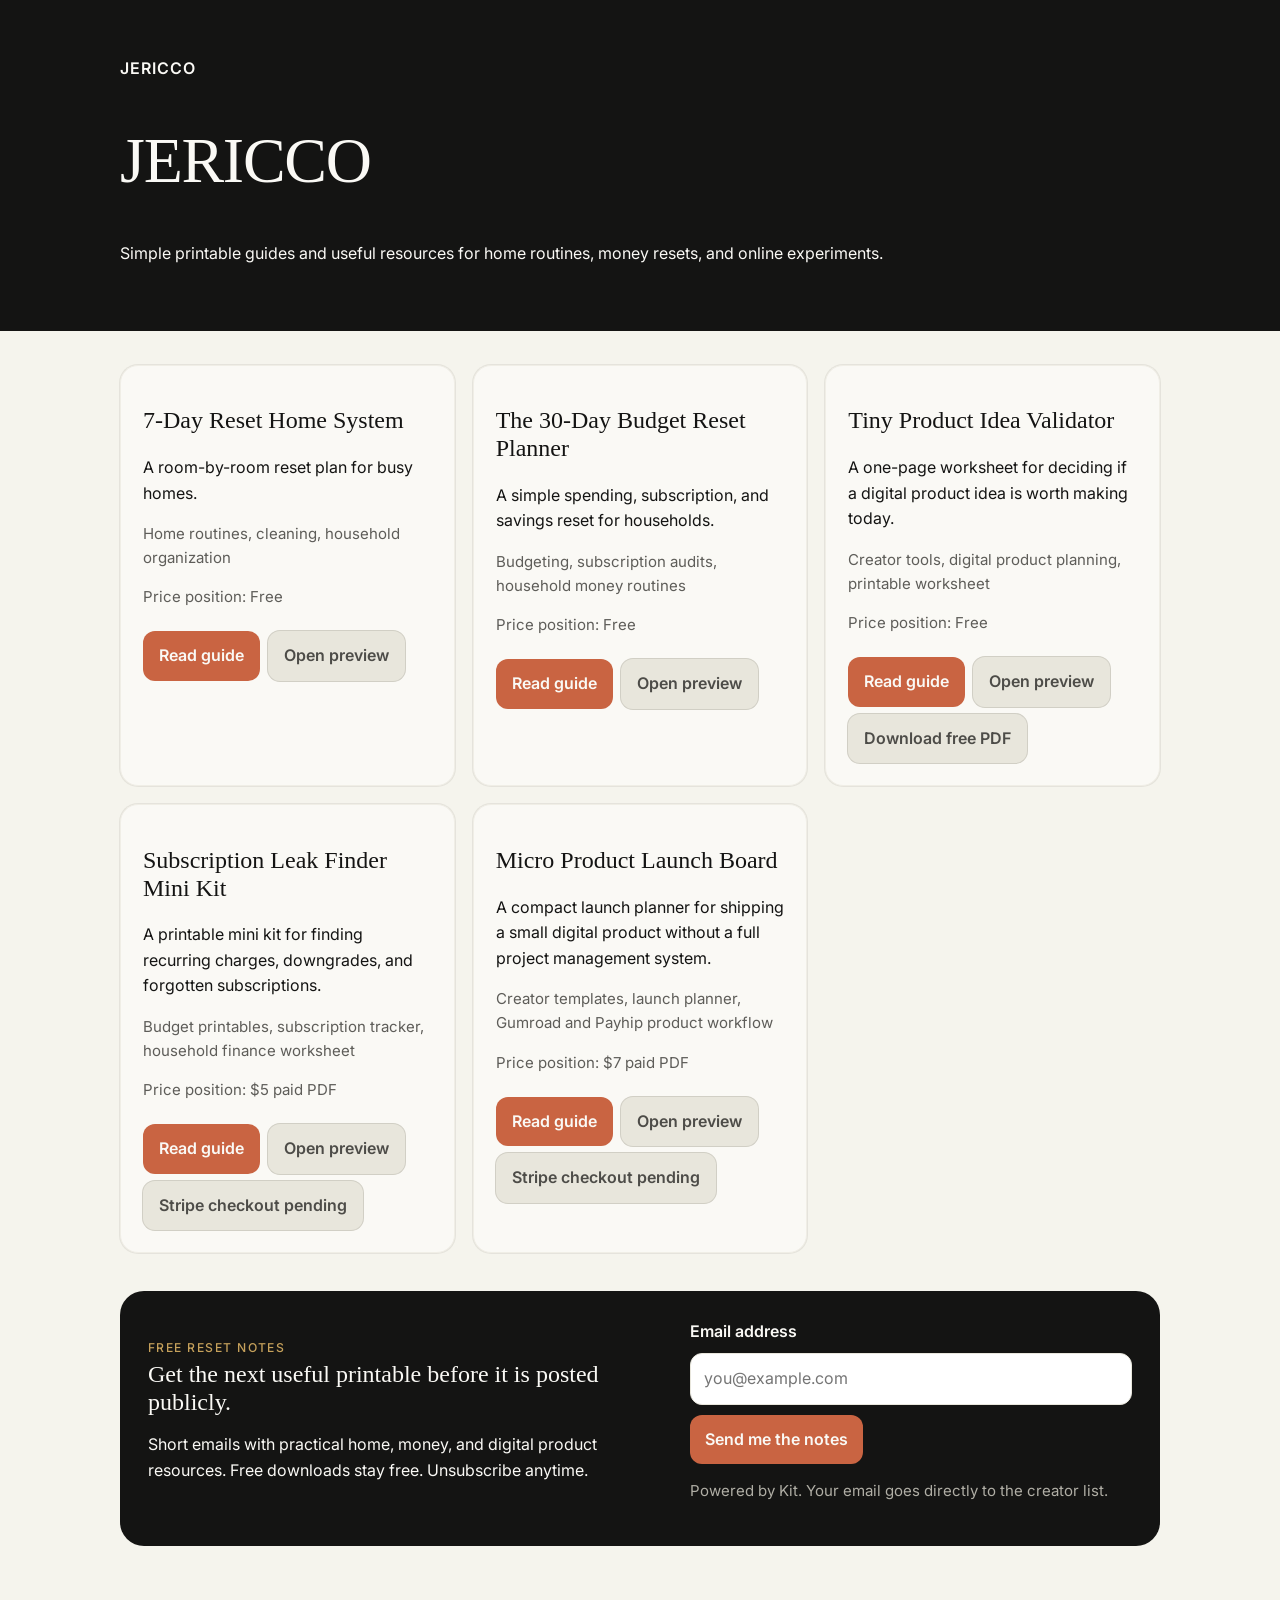
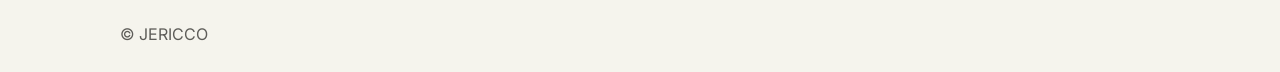
==== commit be176d90: "Publish catalog update: index.html" ====
--- a/index.html
+++ b/index.html
@@ -1,8 +1,8 @@
-<!doctype html><html lang="en"><head><meta charset="utf-8"><meta name="viewport" content="width=device-width, initial-scale=1"><title>JERICCO</title><meta name="description" content="Simple printable guides and useful resources for home routines, money resets, and online experiments."><link rel="stylesheet" href="style.css"></head><body><header><div><a class="home" href="./">JERICCO</a><h1>JERICCO</h1><p>Simple printable guides and useful resources for home routines, money resets, and online experiments.</p></div></header><main><section class='grid'><article class='card'><h2>7-Day Reset Home System</h2><p>A room-by-room reset plan for busy homes.</p><p class='small'>Home routines, cleaning, household organization</p><p class='small'>Price position: Free</p><a class='button' href='7-day-reset-home-system-guide.html'>Read guide</a><a class='button alt' href='7-day-reset-home-system.html'>Open resource</a><a class='button alt' href='downloads/7-day-reset-home-system.zip'>Download ZIP</a></article>
-<article class='card'><h2>The 30-Day Budget Reset Planner</h2><p>A simple spending, subscription, and savings reset for households.</p><p class='small'>Budgeting, subscription audits, household money routines</p><p class='small'>Price position: Free</p><a class='button' href='budget-reset-planner-guide.html'>Read guide</a><a class='button alt' href='budget-reset-planner.html'>Open resource</a><a class='button alt' href='downloads/budget-reset-planner.zip'>Download ZIP</a></article>
-<article class='card'><h2>Tiny Product Idea Validator</h2><p>A one-page worksheet for deciding if a digital product idea is worth making today.</p><p class='small'>Creator tools, digital product planning, printable worksheet</p><p class='small'>Price position: Free</p><a class='button' href='daily-2026-07-02-tiny-product-idea-validator-guide.html'>Read guide</a><a class='button alt' href='product/daily/2026-07-02/tiny-product-idea-validator/index.html'>Open resource</a><a class='button alt' href='downloads/daily/2026-07-02/tiny-product-idea-validator.pdf'>Download PDF</a><a class='button alt' href='downloads/daily/2026-07-02/tiny-product-idea-validator.zip'>Download ZIP</a></article>
-<article class='card'><h2>Subscription Leak Finder Mini Kit</h2><p>A printable mini kit for finding recurring charges, downgrades, and forgotten subscriptions.</p><p class='small'>Budget printables, subscription tracker, household finance worksheet</p><p class='small'>Price position: $5</p><a class='button' href='daily-2026-07-02-subscription-leak-finder-mini-kit-guide.html'>Read guide</a><a class='button alt' href='product/daily/2026-07-02/subscription-leak-finder-mini-kit/index.html'>Open resource</a><a class='button alt' href='downloads/daily/2026-07-02/subscription-leak-finder-mini-kit.pdf'>Download PDF</a><a class='button alt' href='downloads/daily/2026-07-02/subscription-leak-finder-mini-kit.zip'>Download ZIP</a></article>
-<article class='card'><h2>Micro Product Launch Board</h2><p>A compact launch planner for shipping a small digital product without a full project management system.</p><p class='small'>Creator templates, launch planner, Gumroad and Payhip product workflow</p><p class='small'>Price position: $7</p><a class='button' href='daily-2026-07-02-micro-product-launch-board-guide.html'>Read guide</a><a class='button alt' href='product/daily/2026-07-02/micro-product-launch-board/index.html'>Open resource</a><a class='button alt' href='downloads/daily/2026-07-02/micro-product-launch-board.pdf'>Download PDF</a><a class='button alt' href='downloads/daily/2026-07-02/micro-product-launch-board.zip'>Download ZIP</a></article></section>
+<!doctype html><html lang="en"><head><meta charset="utf-8"><meta name="viewport" content="width=device-width, initial-scale=1"><title>JERICCO</title><meta name="description" content="Simple printable guides and useful resources for home routines, money resets, and online experiments."><link rel="stylesheet" href="style.css"></head><body><header><div><a class="home" href="./">JERICCO</a><h1>JERICCO</h1><p>Simple printable guides and useful resources for home routines, money resets, and online experiments.</p></div></header><main><section class='grid'><article class='card'><h2>7-Day Reset Home System</h2><p>A room-by-room reset plan for busy homes.</p><p class='small'>Home routines, cleaning, household organization</p><p class='small'>Price position: Free</p><a class='button' href='7-day-reset-home-system-guide.html'>Read guide</a><a class='button alt' href='7-day-reset-home-system.html'>Open preview</a></article>
+<article class='card'><h2>The 30-Day Budget Reset Planner</h2><p>A simple spending, subscription, and savings reset for households.</p><p class='small'>Budgeting, subscription audits, household money routines</p><p class='small'>Price position: Free</p><a class='button' href='budget-reset-planner-guide.html'>Read guide</a><a class='button alt' href='budget-reset-planner.html'>Open preview</a></article>
+<article class='card'><h2>Tiny Product Idea Validator</h2><p>A one-page worksheet for deciding if a digital product idea is worth making today.</p><p class='small'>Creator tools, digital product planning, printable worksheet</p><p class='small'>Price position: Free</p><a class='button' href='daily-2026-07-02-tiny-product-idea-validator-guide.html'>Read guide</a><a class='button alt' href='product/daily/2026-07-02/tiny-product-idea-validator/index.html'>Open preview</a><a class='button alt' href='downloads/daily/2026-07-02/tiny-product-idea-validator.pdf'>Download free PDF</a></article>
+<article class='card'><h2>Subscription Leak Finder Mini Kit</h2><p>A printable mini kit for finding recurring charges, downgrades, and forgotten subscriptions.</p><p class='small'>Budget printables, subscription tracker, household finance worksheet</p><p class='small'>Price position: $5 paid PDF</p><a class='button' href='daily-2026-07-02-subscription-leak-finder-mini-kit-guide.html'>Read guide</a><a class='button alt' href='product/daily/2026-07-02/subscription-leak-finder-mini-kit/index.html'>Open preview</a><span class='button alt'>Stripe checkout pending</span></article>
+<article class='card'><h2>Micro Product Launch Board</h2><p>A compact launch planner for shipping a small digital product without a full project management system.</p><p class='small'>Creator templates, launch planner, Gumroad and Payhip product workflow</p><p class='small'>Price position: $7 paid PDF</p><a class='button' href='daily-2026-07-02-micro-product-launch-board-guide.html'>Read guide</a><a class='button alt' href='product/daily/2026-07-02/micro-product-launch-board/index.html'>Open preview</a><span class='button alt'>Stripe checkout pending</span></article></section>
 <section class='email-capture' aria-label='Email updates'>
   <div>
     <p class='eyebrow'>Free reset notes</p>
--- a/style.css
+++ b/style.css
@@ -1 +1 @@
-body{font-family:AnthropicSans,Arial,Helvetica,sans-serif;line-height:1.6;color:#171614;margin:0;background:#f5f1e8}header{background:#171614;color:#fbf8f0;padding:34px 20px}header div,main,footer{max-width:920px;margin:0 auto}main{padding:30px 20px;background:#fbf8f0}.home{color:#fbf8f0;text-decoration:none;font-weight:700;letter-spacing:.04em}.button{display:inline-block;background:#c96442;color:#fff;padding:12px 16px;text-decoration:none;border-radius:10px;margin:6px 8px 6px 0}.button.alt{background:#34312d}.grid{display:grid;grid-template-columns:repeat(auto-fit,minmax(250px,1fr));gap:18px}.card{background:#fffaf3;padding:20px;border-radius:16px;border:1px solid #e7dfd1;box-shadow:0 0 0 1px #e7dfd1}.email-capture{margin:34px 0 6px;padding:24px;border-radius:18px;background:#171614;color:#fbf8f0;display:grid;grid-template-columns:minmax(0,1fr) minmax(280px,.85fr);gap:20px;align-items:center}.email-capture h2{margin:.2rem 0 .6rem}.email-capture .small{color:#d9d1c3}.eyebrow{margin:0;color:#c6a15b;text-transform:uppercase;letter-spacing:.12em;font-size:.78rem;font-weight:700}.email-form label{display:block;font-weight:700;margin-bottom:8px}.email-row{display:flex;gap:10px;flex-wrap:wrap}.email-row input{flex:1 1 210px;border:1px solid #e7dfd1;border-radius:10px;padding:12px 13px;font:inherit}.email-row button{border:0;border-radius:10px;background:#c96442;color:#fff;padding:12px 15px;font:inherit;font-weight:700;cursor:pointer}h1,h2,h3{line-height:1.15;font-family:AnthropicSerif,Georgia,serif}h1{font-size:clamp(2.2rem,5vw,4rem)}.small{color:#5e5d59;font-size:.94rem}.pin{background:#f8fafc;border-left:4px solid #c96442;padding:10px 12px}footer{padding:24px 20px;color:#5e5d59}code{background:#eee;padding:2px 5px;border-radius:4px}@media(max-width:720px){.email-capture{grid-template-columns:1fr}.email-row button{width:100%}}+@import url('https://fonts.googleapis.com/css2?family=Inter:wght@300;400;500;600&display=swap');:root{--paper:#f5f4ed;--ivory:#faf9f5;--ink:#141413;--muted:#5e5d59;--stone:#87867f;--border:#e8e6dc;--line:#f0eee6;--terra:#c96442;--dark:#30302e;--silver:#b0aea5}body{font-family:'Anthropic Sans',Inter,system-ui,-apple-system,'Segoe UI',Arial,sans-serif;line-height:1.6;color:var(--ink);margin:0;background:var(--paper)}header{background:var(--ink);color:var(--ivory);padding:56px 20px 48px}header div,main,footer{max-width:1040px;margin:0 auto}main{padding:34px 20px 46px;background:var(--paper)}.home{color:var(--ivory);text-decoration:none;font-weight:600;letter-spacing:.06em}.button{display:inline-block;background:var(--terra);color:var(--ivory);padding:12px 16px;text-decoration:none;border-radius:12px;margin:7px 8px 0 0;font-weight:600}.button.alt{background:#e8e6dc;color:#4d4c48;box-shadow:0 0 0 1px #d1cfc5}.grid{display:grid;grid-template-columns:repeat(auto-fit,minmax(280px,1fr));gap:18px}.card{background:var(--ivory);padding:22px;border-radius:18px;border:1px solid var(--line);box-shadow:0 0 0 1px rgba(209,207,197,.45)}.email-capture{margin:38px 0 6px;padding:28px;border-radius:24px;background:var(--ink);color:var(--ivory);display:grid;grid-template-columns:minmax(0,1fr) minmax(280px,.85fr);gap:22px;align-items:center}.email-capture h2{margin:.2rem 0 .6rem;color:var(--ivory)}.email-capture .small{color:var(--silver)}.eyebrow{margin:0;color:#c6a15b;text-transform:uppercase;letter-spacing:.12em;font-size:.76rem;font-weight:500}.email-form label{display:block;font-weight:600;margin-bottom:8px}.email-row{display:flex;gap:10px;flex-wrap:wrap}.email-row input{flex:1 1 210px;border:1px solid var(--border);border-radius:12px;padding:12px 13px;font:inherit}.email-row button{border:0;border-radius:12px;background:var(--terra);color:var(--ivory);padding:12px 15px;font:inherit;font-weight:600;cursor:pointer}h1,h2,h3{line-height:1.15;font-family:'Anthropic Serif',Georgia,serif;font-weight:500}h1{font-size:clamp(2.4rem,5vw,4rem);letter-spacing:-.02em}.small{color:var(--muted);font-size:.94rem}.pin{background:var(--ivory);border-left:3px solid var(--terra);padding:10px 12px;border-radius:10px}footer{padding:24px 20px;color:var(--muted)}code{background:#e8e6dc;padding:2px 5px;border-radius:4px}@media(max-width:720px){.email-capture{grid-template-columns:1fr}.email-row button{width:100%}}
